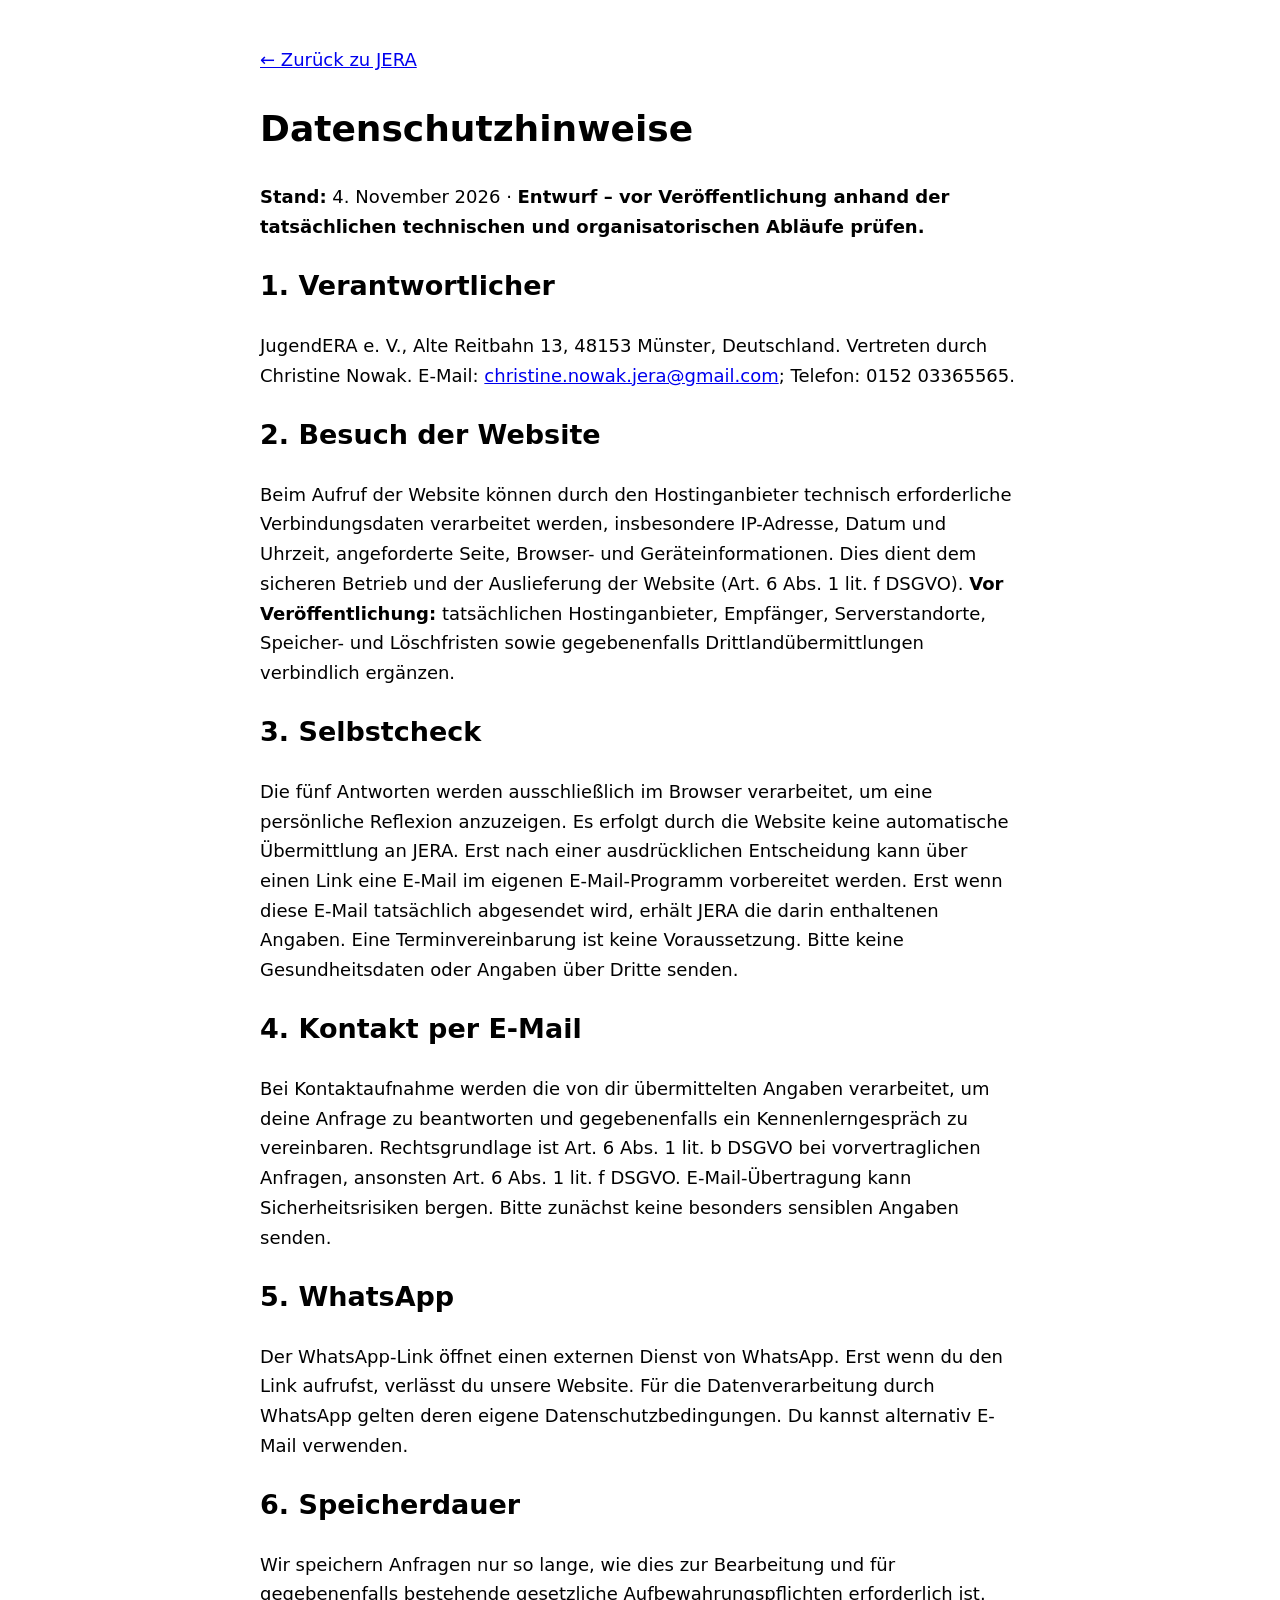
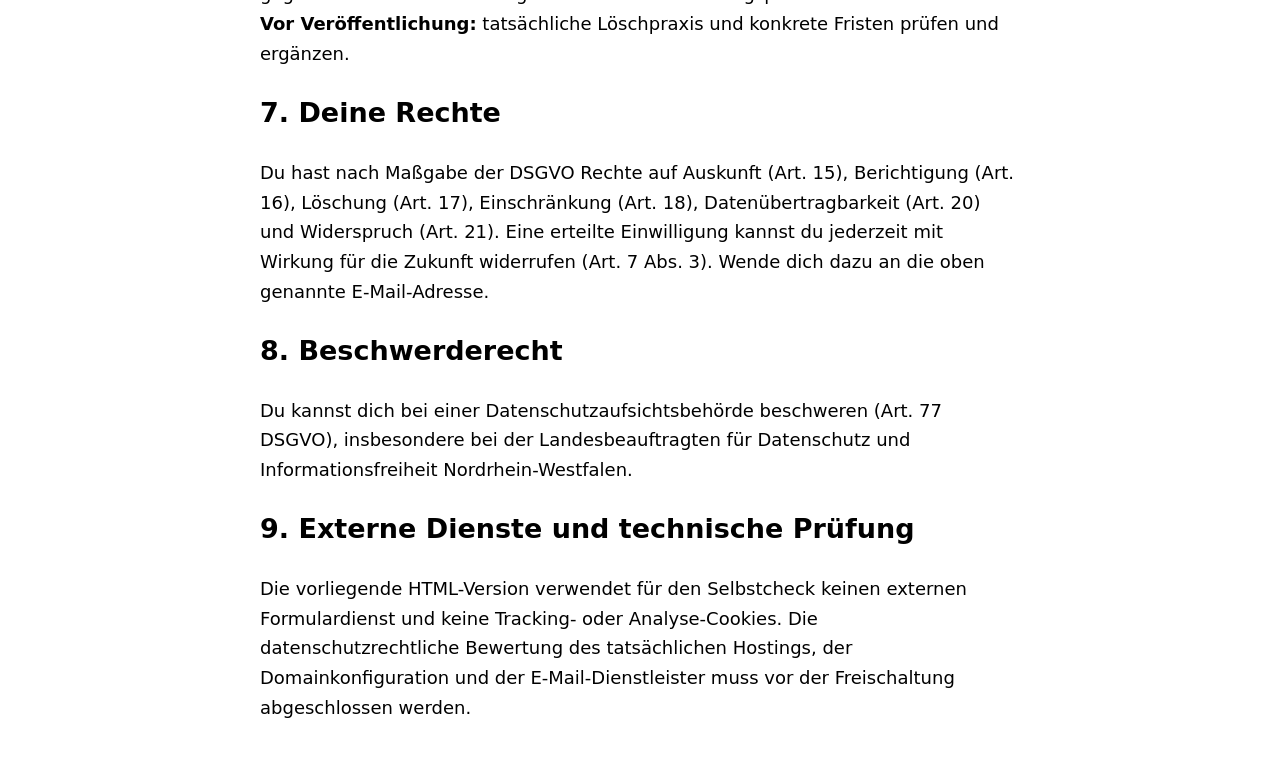
==== datenschutz.html @ 71107576 "JERA Webseite – erste Version" ====
<!doctype html><html lang="de"><meta charset="utf-8"><meta name="viewport" content="width=device-width,initial-scale=1"><title>Datenschutz – JERA</title><body style="font:18px/1.65 system-ui;max-width:760px;margin:45px auto;padding:0 22px"><a href="index.html">← Zurück zu JERA</a><h1>Datenschutzhinweise</h1><p><strong>Stand:</strong> 4. November 2026 · <strong>Entwurf – vor Veröffentlichung anhand der tatsächlichen technischen und organisatorischen Abläufe prüfen.</strong></p><h2>1. Verantwortlicher</h2><p>JugendERA e. V., Alte Reitbahn 13, 48153 Münster, Deutschland. Vertreten durch Christine Nowak. E-Mail: <a href="mailto:christine.nowak.jera@gmail.com">christine.nowak.jera@gmail.com</a>; Telefon: 0152 03365565.</p><h2>2. Besuch der Website</h2><p>Beim Aufruf der Website können durch den Hostinganbieter technisch erforderliche Verbindungsdaten verarbeitet werden, insbesondere IP-Adresse, Datum und Uhrzeit, angeforderte Seite, Browser- und Geräteinformationen. Dies dient dem sicheren Betrieb und der Auslieferung der Website (Art. 6 Abs. 1 lit. f DSGVO). <strong>Vor Veröffentlichung:</strong> tatsächlichen Hostinganbieter, Empfänger, Serverstandorte, Speicher- und Löschfristen sowie gegebenenfalls Drittlandübermittlungen verbindlich ergänzen.</p><h2>3. Selbstcheck</h2><p>Die fünf Antworten werden ausschließlich im Browser verarbeitet, um eine persönliche Reflexion anzuzeigen. Es erfolgt durch die Website keine automatische Übermittlung an JERA. Erst nach einer ausdrücklichen Entscheidung kann über einen Link eine E-Mail im eigenen E-Mail-Programm vorbereitet werden. Erst wenn diese E-Mail tatsächlich abgesendet wird, erhält JERA die darin enthaltenen Angaben. Eine Terminvereinbarung ist keine Voraussetzung. Bitte keine Gesundheitsdaten oder Angaben über Dritte senden.</p><h2>4. Kontakt per E-Mail</h2><p>Bei Kontaktaufnahme werden die von dir übermittelten Angaben verarbeitet, um deine Anfrage zu beantworten und gegebenenfalls ein Kennenlerngespräch zu vereinbaren. Rechtsgrundlage ist Art. 6 Abs. 1 lit. b DSGVO bei vorvertraglichen Anfragen, ansonsten Art. 6 Abs. 1 lit. f DSGVO. E-Mail-Übertragung kann Sicherheitsrisiken bergen. Bitte zunächst keine besonders sensiblen Angaben senden.</p><h2>5. WhatsApp</h2><p>Der WhatsApp-Link öffnet einen externen Dienst von WhatsApp. Erst wenn du den Link aufrufst, verlässt du unsere Website. Für die Datenverarbeitung durch WhatsApp gelten deren eigene Datenschutzbedingungen. Du kannst alternativ E-Mail verwenden.</p><h2>6. Speicherdauer</h2><p>Wir speichern Anfragen nur so lange, wie dies zur Bearbeitung und für gegebenenfalls bestehende gesetzliche Aufbewahrungspflichten erforderlich ist. <strong>Vor Veröffentlichung:</strong> tatsächliche Löschpraxis und konkrete Fristen prüfen und ergänzen.</p><h2>7. Deine Rechte</h2><p>Du hast nach Maßgabe der DSGVO Rechte auf Auskunft (Art. 15), Berichtigung (Art. 16), Löschung (Art. 17), Einschränkung (Art. 18), Datenübertragbarkeit (Art. 20) und Widerspruch (Art. 21). Eine erteilte Einwilligung kannst du jederzeit mit Wirkung für die Zukunft widerrufen (Art. 7 Abs. 3). Wende dich dazu an die oben genannte E-Mail-Adresse.</p><h2>8. Beschwerderecht</h2><p>Du kannst dich bei einer Datenschutzaufsichtsbehörde beschweren (Art. 77 DSGVO), insbesondere bei der Landesbeauftragten für Datenschutz und Informationsfreiheit Nordrhein-Westfalen.</p><h2>9. Externe Dienste und technische Prüfung</h2><p>Die vorliegende HTML-Version verwendet für den Selbstcheck keinen externen Formulardienst und keine Tracking- oder Analyse-Cookies. Die datenschutzrechtliche Bewertung des tatsächlichen Hostings, der Domainkonfiguration und der E-Mail-Dienstleister muss vor der Freischaltung abgeschlossen werden.</p></body></html>
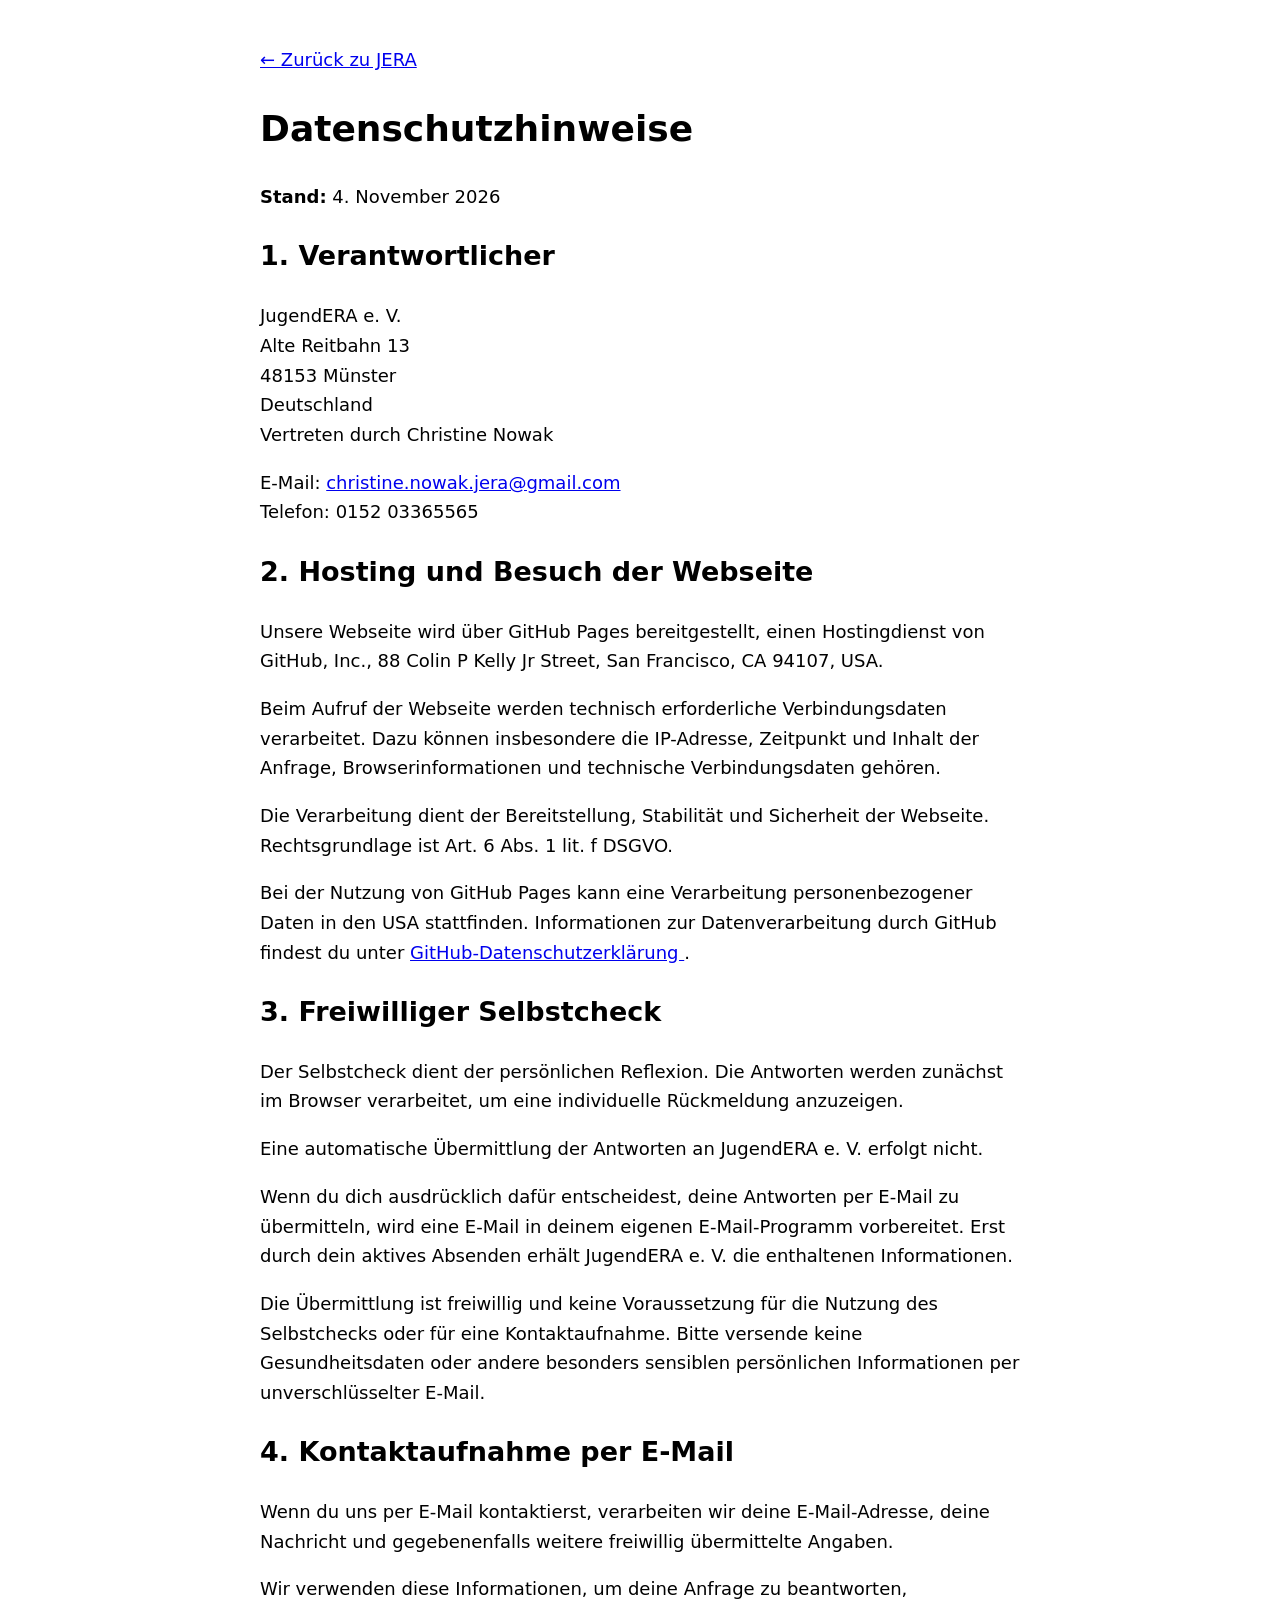
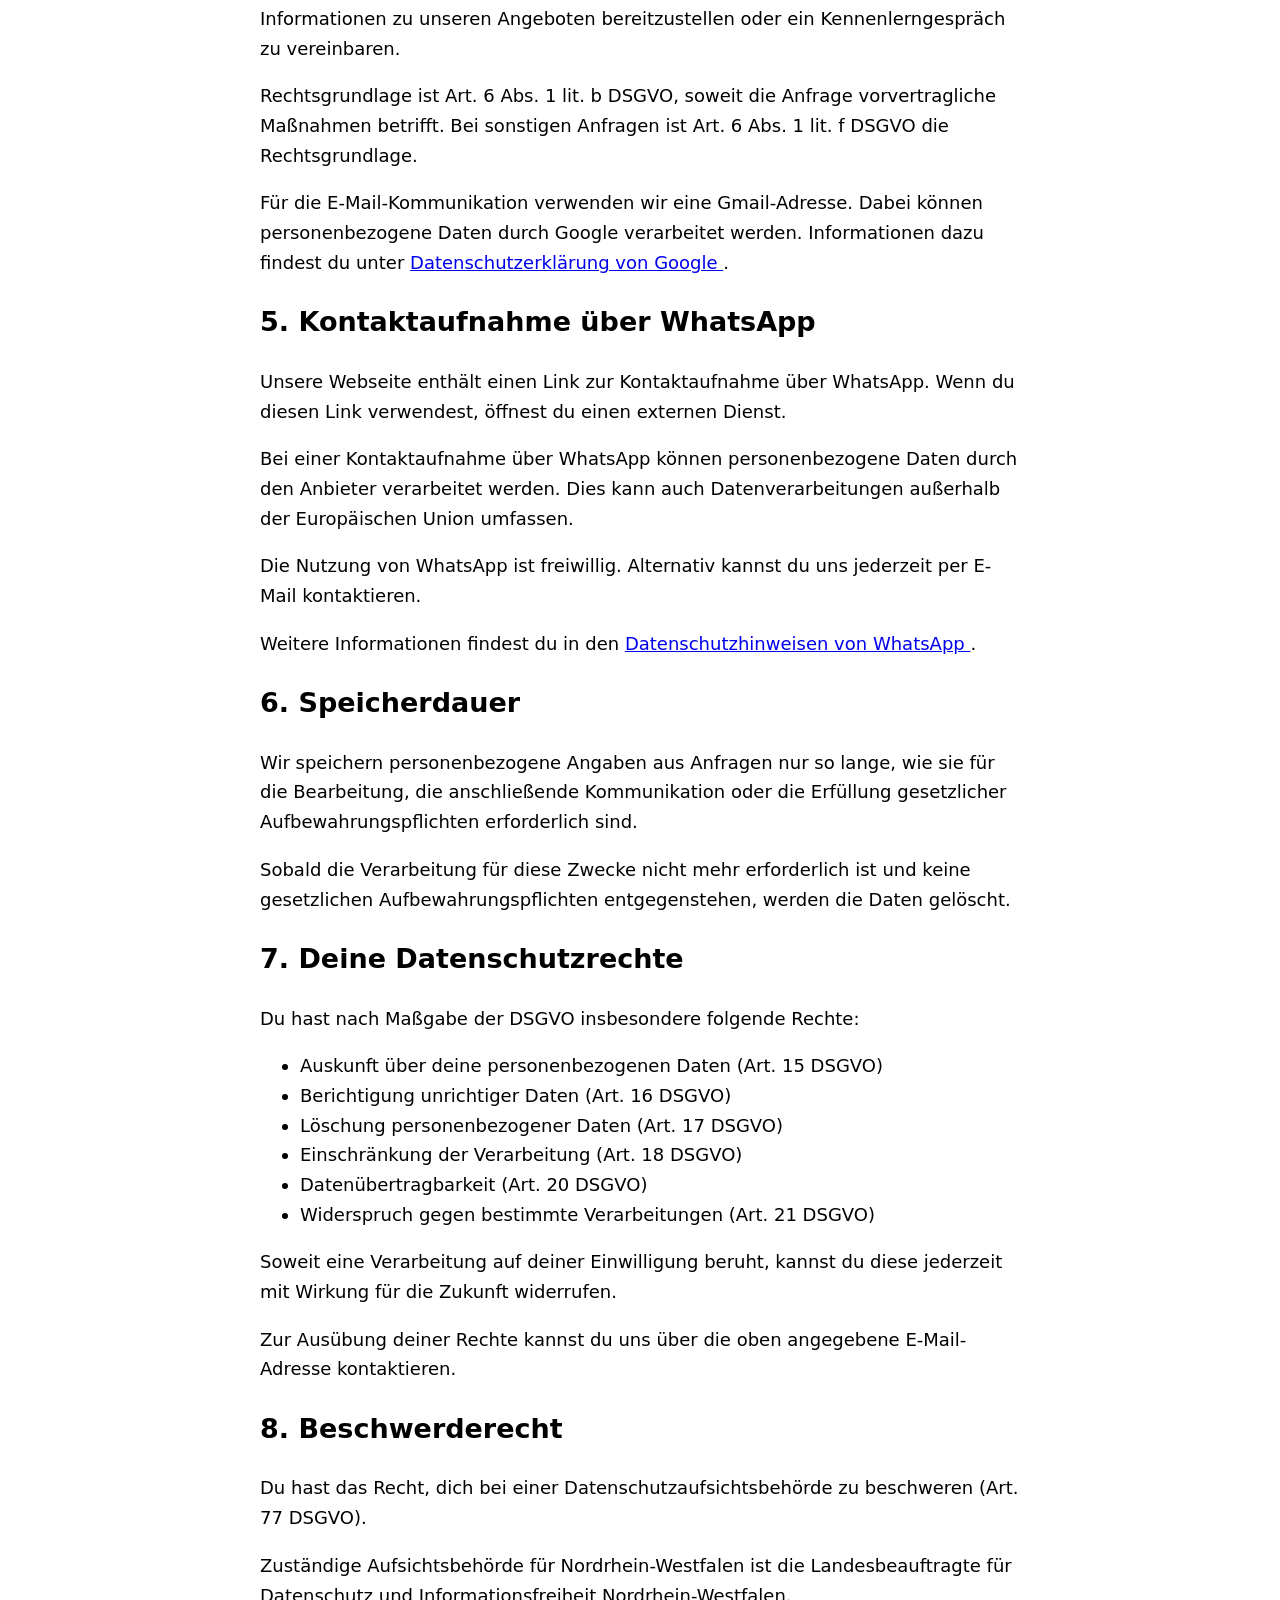
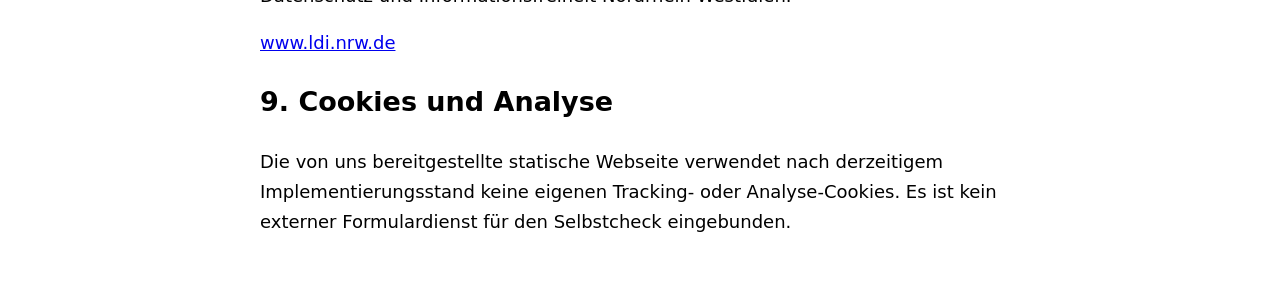
==== commit a8288580: "Datenschutzerklärung aktualisiert Updated the privacy policy page to include detailed information ab" ====
--- a/datenschutz.html
+++ b/datenschutz.html
@@ -1 +1,197 @@
-<!doctype html><html lang="de"><meta charset="utf-8"><meta name="viewport" content="width=device-width,initial-scale=1"><title>Datenschutz – JERA</title><body style="font:18px/1.65 system-ui;max-width:760px;margin:45px auto;padding:0 22px"><a href="index.html">← Zurück zu JERA</a><h1>Datenschutzhinweise</h1><p><strong>Stand:</strong> 4. November 2026 · <strong>Entwurf – vor Veröffentlichung anhand der tatsächlichen technischen und organisatorischen Abläufe prüfen.</strong></p><h2>1. Verantwortlicher</h2><p>JugendERA e. V., Alte Reitbahn 13, 48153 Münster, Deutschland. Vertreten durch Christine Nowak. E-Mail: <a href="mailto:christine.nowak.jera@gmail.com">christine.nowak.jera@gmail.com</a>; Telefon: 0152 03365565.</p><h2>2. Besuch der Website</h2><p>Beim Aufruf der Website können durch den Hostinganbieter technisch erforderliche Verbindungsdaten verarbeitet werden, insbesondere IP-Adresse, Datum und Uhrzeit, angeforderte Seite, Browser- und Geräteinformationen. Dies dient dem sicheren Betrieb und der Auslieferung der Website (Art. 6 Abs. 1 lit. f DSGVO). <strong>Vor Veröffentlichung:</strong> tatsächlichen Hostinganbieter, Empfänger, Serverstandorte, Speicher- und Löschfristen sowie gegebenenfalls Drittlandübermittlungen verbindlich ergänzen.</p><h2>3. Selbstcheck</h2><p>Die fünf Antworten werden ausschließlich im Browser verarbeitet, um eine persönliche Reflexion anzuzeigen. Es erfolgt durch die Website keine automatische Übermittlung an JERA. Erst nach einer ausdrücklichen Entscheidung kann über einen Link eine E-Mail im eigenen E-Mail-Programm vorbereitet werden. Erst wenn diese E-Mail tatsächlich abgesendet wird, erhält JERA die darin enthaltenen Angaben. Eine Terminvereinbarung ist keine Voraussetzung. Bitte keine Gesundheitsdaten oder Angaben über Dritte senden.</p><h2>4. Kontakt per E-Mail</h2><p>Bei Kontaktaufnahme werden die von dir übermittelten Angaben verarbeitet, um deine Anfrage zu beantworten und gegebenenfalls ein Kennenlerngespräch zu vereinbaren. Rechtsgrundlage ist Art. 6 Abs. 1 lit. b DSGVO bei vorvertraglichen Anfragen, ansonsten Art. 6 Abs. 1 lit. f DSGVO. E-Mail-Übertragung kann Sicherheitsrisiken bergen. Bitte zunächst keine besonders sensiblen Angaben senden.</p><h2>5. WhatsApp</h2><p>Der WhatsApp-Link öffnet einen externen Dienst von WhatsApp. Erst wenn du den Link aufrufst, verlässt du unsere Website. Für die Datenverarbeitung durch WhatsApp gelten deren eigene Datenschutzbedingungen. Du kannst alternativ E-Mail verwenden.</p><h2>6. Speicherdauer</h2><p>Wir speichern Anfragen nur so lange, wie dies zur Bearbeitung und für gegebenenfalls bestehende gesetzliche Aufbewahrungspflichten erforderlich ist. <strong>Vor Veröffentlichung:</strong> tatsächliche Löschpraxis und konkrete Fristen prüfen und ergänzen.</p><h2>7. Deine Rechte</h2><p>Du hast nach Maßgabe der DSGVO Rechte auf Auskunft (Art. 15), Berichtigung (Art. 16), Löschung (Art. 17), Einschränkung (Art. 18), Datenübertragbarkeit (Art. 20) und Widerspruch (Art. 21). Eine erteilte Einwilligung kannst du jederzeit mit Wirkung für die Zukunft widerrufen (Art. 7 Abs. 3). Wende dich dazu an die oben genannte E-Mail-Adresse.</p><h2>8. Beschwerderecht</h2><p>Du kannst dich bei einer Datenschutzaufsichtsbehörde beschweren (Art. 77 DSGVO), insbesondere bei der Landesbeauftragten für Datenschutz und Informationsfreiheit Nordrhein-Westfalen.</p><h2>9. Externe Dienste und technische Prüfung</h2><p>Die vorliegende HTML-Version verwendet für den Selbstcheck keinen externen Formulardienst und keine Tracking- oder Analyse-Cookies. Die datenschutzrechtliche Bewertung des tatsächlichen Hostings, der Domainkonfiguration und der E-Mail-Dienstleister muss vor der Freischaltung abgeschlossen werden.</p></body></html>+
+<!doctype html>
+<html lang="de">
+<head>
+  <meta charset="utf-8">
+  <meta name="viewport" content="width=device-width, initial-scale=1">
+  <title>Datenschutz – JERA</title>
+</head>
+<body style="font:18px/1.65 system-ui;max-width:760px;margin:45px auto;padding:0 22px">
+
+<a href="index.html">← Zurück zu JERA</a>
+
+<h1>Datenschutzhinweise</h1>
+<p><strong>Stand:</strong> 4. November 2026</p>
+
+<h2>1. Verantwortlicher</h2>
+<p>
+  JugendERA e. V.<br>
+  Alte Reitbahn 13<br>
+  48153 Münster<br>
+  Deutschland<br>
+  Vertreten durch Christine Nowak
+</p>
+<p>
+  E-Mail:
+  <a href="mailto:christine.nowak.jera@gmail.com">
+    christine.nowak.jera@gmail.com
+  </a><br>
+  Telefon: 0152 03365565
+</p>
+
+<h2>2. Hosting und Besuch der Webseite</h2>
+<p>
+  Unsere Webseite wird über GitHub Pages bereitgestellt,
+  einen Hostingdienst von GitHub, Inc.,
+  88 Colin P Kelly Jr Street, San Francisco,
+  CA 94107, USA.
+</p>
+<p>
+  Beim Aufruf der Webseite werden technisch erforderliche
+  Verbindungsdaten verarbeitet. Dazu können insbesondere
+  die IP-Adresse, Zeitpunkt und Inhalt der Anfrage,
+  Browserinformationen und technische Verbindungsdaten gehören.
+</p>
+<p>
+  Die Verarbeitung dient der Bereitstellung, Stabilität
+  und Sicherheit der Webseite. Rechtsgrundlage ist
+  Art. 6 Abs. 1 lit. f DSGVO.
+</p>
+<p>
+  Bei der Nutzung von GitHub Pages kann eine Verarbeitung
+  personenbezogener Daten in den USA stattfinden.
+  Informationen zur Datenverarbeitung durch GitHub
+  findest du unter
+  <a href="https://docs.github.com/de/site-policy/privacy-policies/github-general-privacy-statement">
+    GitHub-Datenschutzerklärung
+  </a>.
+</p>
+
+<h2>3. Freiwilliger Selbstcheck</h2>
+<p>
+  Der Selbstcheck dient der persönlichen Reflexion.
+  Die Antworten werden zunächst im Browser verarbeitet,
+  um eine individuelle Rückmeldung anzuzeigen.
+</p>
+<p>
+  Eine automatische Übermittlung der Antworten
+  an JugendERA e. V. erfolgt nicht.
+</p>
+<p>
+  Wenn du dich ausdrücklich dafür entscheidest,
+  deine Antworten per E-Mail zu übermitteln,
+  wird eine E-Mail in deinem eigenen E-Mail-Programm vorbereitet.
+  Erst durch dein aktives Absenden erhält JugendERA e. V.
+  die enthaltenen Informationen.
+</p>
+<p>
+  Die Übermittlung ist freiwillig und keine Voraussetzung
+  für die Nutzung des Selbstchecks oder für eine Kontaktaufnahme.
+  Bitte versende keine Gesundheitsdaten oder andere besonders
+  sensiblen persönlichen Informationen per unverschlüsselter E-Mail.
+</p>
+
+<h2>4. Kontaktaufnahme per E-Mail</h2>
+<p>
+  Wenn du uns per E-Mail kontaktierst, verarbeiten wir
+  deine E-Mail-Adresse, deine Nachricht und gegebenenfalls
+  weitere freiwillig übermittelte Angaben.
+</p>
+<p>
+  Wir verwenden diese Informationen, um deine Anfrage
+  zu beantworten, Informationen zu unseren Angeboten
+  bereitzustellen oder ein Kennenlerngespräch zu vereinbaren.
+</p>
+<p>
+  Rechtsgrundlage ist Art. 6 Abs. 1 lit. b DSGVO,
+  soweit die Anfrage vorvertragliche Maßnahmen betrifft.
+  Bei sonstigen Anfragen ist Art. 6 Abs. 1 lit. f DSGVO
+  die Rechtsgrundlage.
+</p>
+<p>
+  Für die E-Mail-Kommunikation verwenden wir eine
+  Gmail-Adresse. Dabei können personenbezogene Daten
+  durch Google verarbeitet werden.
+  Informationen dazu findest du unter
+  <a href="https://policies.google.com/privacy?hl=de">
+    Datenschutzerklärung von Google
+  </a>.
+</p>
+
+<h2>5. Kontaktaufnahme über WhatsApp</h2>
+<p>
+  Unsere Webseite enthält einen Link zur Kontaktaufnahme
+  über WhatsApp. Wenn du diesen Link verwendest,
+  öffnest du einen externen Dienst.
+</p>
+<p>
+  Bei einer Kontaktaufnahme über WhatsApp können
+  personenbezogene Daten durch den Anbieter verarbeitet
+  werden. Dies kann auch Datenverarbeitungen außerhalb
+  der Europäischen Union umfassen.
+</p>
+<p>
+  Die Nutzung von WhatsApp ist freiwillig.
+  Alternativ kannst du uns jederzeit per E-Mail kontaktieren.
+</p>
+<p>
+  Weitere Informationen findest du in den
+  <a href="https://www.whatsapp.com/legal/privacy-policy">
+    Datenschutzhinweisen von WhatsApp
+  </a>.
+</p>
+
+<h2>6. Speicherdauer</h2>
+<p>
+  Wir speichern personenbezogene Angaben aus Anfragen
+  nur so lange, wie sie für die Bearbeitung,
+  die anschließende Kommunikation oder die Erfüllung
+  gesetzlicher Aufbewahrungspflichten erforderlich sind.
+</p>
+<p>
+  Sobald die Verarbeitung für diese Zwecke nicht mehr
+  erforderlich ist und keine gesetzlichen
+  Aufbewahrungspflichten entgegenstehen,
+  werden die Daten gelöscht.
+</p>
+
+<h2>7. Deine Datenschutzrechte</h2>
+<p>
+  Du hast nach Maßgabe der DSGVO insbesondere
+  folgende Rechte:
+</p>
+<ul>
+  <li>Auskunft über deine personenbezogenen Daten (Art. 15 DSGVO)</li>
+  <li>Berichtigung unrichtiger Daten (Art. 16 DSGVO)</li>
+  <li>Löschung personenbezogener Daten (Art. 17 DSGVO)</li>
+  <li>Einschränkung der Verarbeitung (Art. 18 DSGVO)</li>
+  <li>Datenübertragbarkeit (Art. 20 DSGVO)</li>
+  <li>Widerspruch gegen bestimmte Verarbeitungen (Art. 21 DSGVO)</li>
+</ul>
+<p>
+  Soweit eine Verarbeitung auf deiner Einwilligung beruht,
+  kannst du diese jederzeit mit Wirkung für die Zukunft
+  widerrufen.
+</p>
+<p>
+  Zur Ausübung deiner Rechte kannst du uns über die
+  oben angegebene E-Mail-Adresse kontaktieren.
+</p>
+
+<h2>8. Beschwerderecht</h2>
+<p>
+  Du hast das Recht, dich bei einer Datenschutzaufsichtsbehörde
+  zu beschweren (Art. 77 DSGVO).
+</p>
+<p>
+  Zuständige Aufsichtsbehörde für Nordrhein-Westfalen ist
+  die Landesbeauftragte für Datenschutz und
+  Informationsfreiheit Nordrhein-Westfalen.
+</p>
+<p>
+  <a href="https://www.ldi.nrw.de">
+    www.ldi.nrw.de
+  </a>
+</p>
+
+<h2>9. Cookies und Analyse</h2>
+<p>
+  Die von uns bereitgestellte statische Webseite
+  verwendet nach derzeitigem Implementierungsstand
+  keine eigenen Tracking- oder Analyse-Cookies.
+  Es ist kein externer Formulardienst für den
+  Selbstcheck eingebunden.
+</p>
+
+</body>
+</html>
